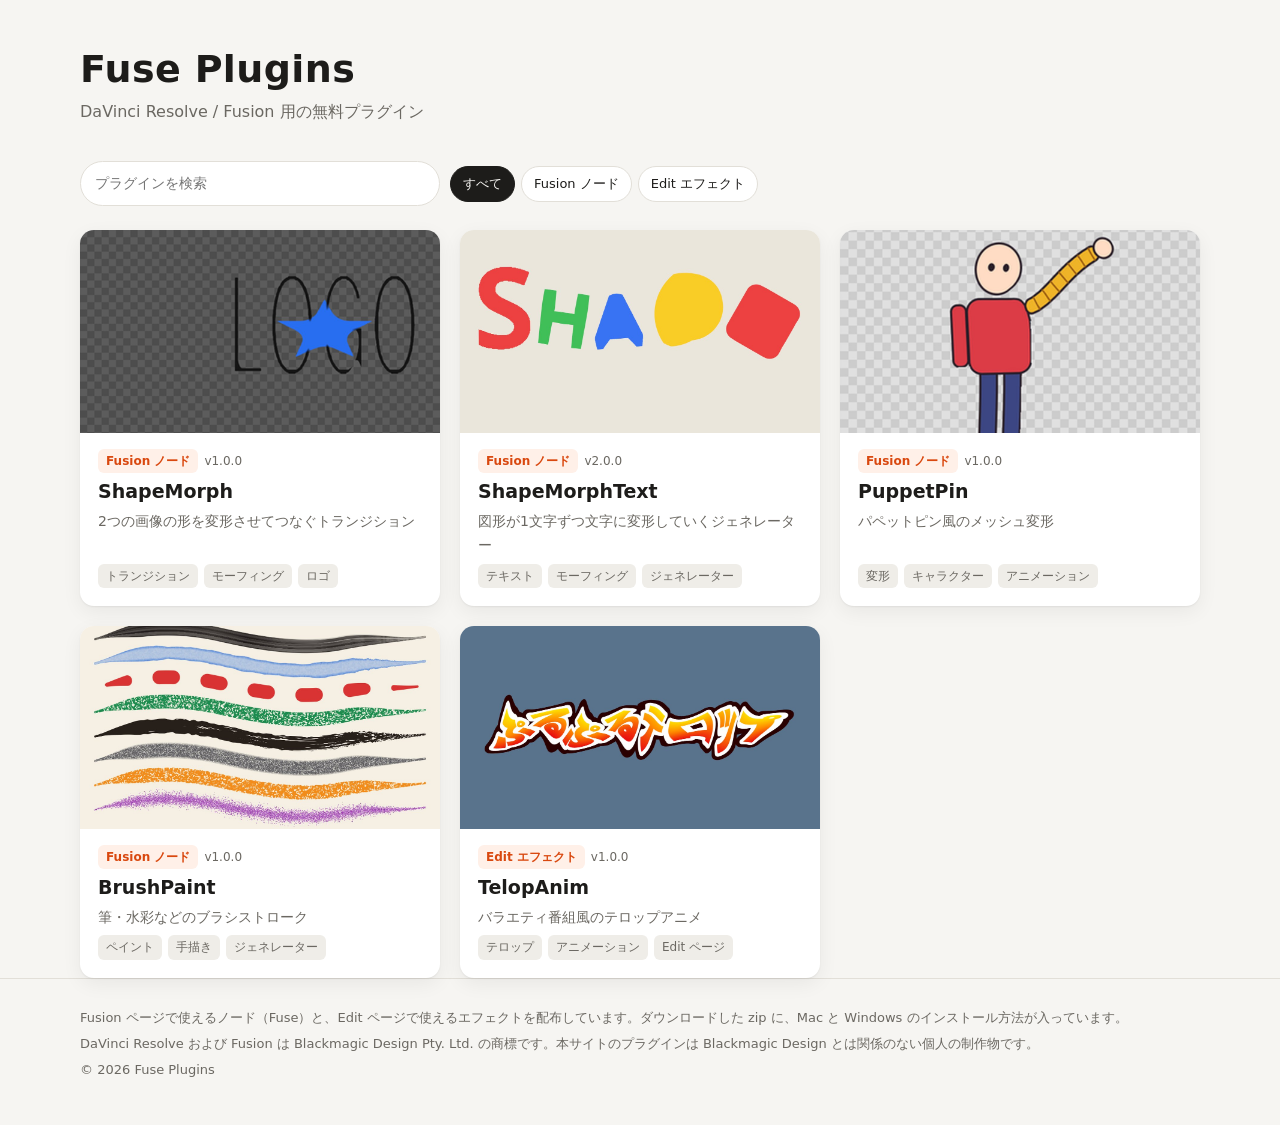
==== index.html @ 3aecf9d3 "Plugin distribution site: list and detail pages, 5 plugins Static site for GitHub Pages, driven by d" ====
<!doctype html>
<html lang="ja">
<head>
	<meta charset="utf-8">
	<meta name="viewport" content="width=device-width, initial-scale=1">
	<title>Fuse Plugins</title>
	<meta name="description" content="DaVinci Resolve / Fusion 用の無料プラグイン">
	<link rel="stylesheet" href="assets/style.css">
</head>
<body data-page="list">
	<header class="site-header">
		<div class="wrap">
			<h1 id="site-name">Fuse Plugins</h1>
			<p id="site-tagline"></p>
		</div>
	</header>
	<main class="wrap">
		<div class="filters">
			<input id="search" class="search" type="search" placeholder="プラグインを検索" aria-label="プラグインを検索">
			<div id="chips" class="chips" aria-label="カテゴリ・タグで絞り込む"></div>
		</div>
		<div id="grid" class="grid"></div>
	</main>
	<footer class="site-footer">
		<div class="wrap">
			<p id="site-about"></p>
			<p>DaVinci Resolve および Fusion は Blackmagic Design Pty. Ltd. の商標です。本サイトのプラグインは Blackmagic Design とは関係のない個人の制作物です。</p>
			<p>© <span id="year"></span> <span data-site-name></span></p>
		</div>
	</footer>
	<script src="data/plugins.js"></script>
	<script src="assets/app.js"></script>
</body>
</html>
---- assets/style.css ----
:root {
	--bg: #f6f5f2;
	--surface: #ffffff;
	--surface-2: #efede8;
	--text: #1d1c1a;
	--muted: #6b6862;
	--line: #e2dfd8;
	--accent: #d9480f;
	--accent-text: #ffffff;
	--accent-soft: #fff0e8;
	--shadow: 0 1px 2px rgba(20, 18, 14, .06), 0 6px 20px rgba(20, 18, 14, .06);
	--radius: 14px;
	--font: "Hiragino Sans", "Hiragino Kaku Gothic ProN", "Yu Gothic UI", "Yu Gothic", "Meiryo", system-ui, sans-serif;
	--mono: ui-monospace, "SF Mono", Menlo, Consolas, monospace;
}
@media (prefers-color-scheme: dark) {
	:root {
		--bg: #141414;
		--surface: #1d1d1d;
		--surface-2: #262626;
		--text: #eeece8;
		--muted: #a19d96;
		--line: #333230;
		--accent: #ff7a3d;
		--accent-text: #1a0d05;
		--accent-soft: #2e1a10;
		--shadow: 0 1px 2px rgba(0, 0, 0, .4), 0 6px 20px rgba(0, 0, 0, .3);
	}
}

* { box-sizing: border-box; }
html { -webkit-text-size-adjust: 100%; }
body {
	margin: 0;
	background: var(--bg);
	color: var(--text);
	font-family: var(--font);
	line-height: 1.7;
}
a { color: inherit; }
img { display: block; max-width: 100%; }

.wrap { width: min(1120px, 100% - 32px); margin: 0 auto; }

/* header */
.site-header { padding: 40px 0 28px; }
.site-header .brand { font-size: 13px; letter-spacing: .08em; color: var(--muted); text-decoration: none; }
.site-header h1 { margin: 6px 0 4px; font-size: clamp(26px, 5vw, 38px); line-height: 1.25; letter-spacing: .01em; }
.site-header p { margin: 0; color: var(--muted); max-width: 640px; }

/* filters */
.filters { display: flex; flex-wrap: wrap; gap: 10px; align-items: center; margin: 8px 0 24px; }
.search {
	flex: 1 1 240px; max-width: 360px;
	padding: 10px 14px; border-radius: 999px;
	border: 1px solid var(--line); background: var(--surface); color: var(--text);
	font: inherit; font-size: 14px;
}
.search:focus { outline: 2px solid var(--accent); outline-offset: 1px; }
.chips { display: flex; flex-wrap: wrap; gap: 6px; }
.chip {
	border: 1px solid var(--line); background: var(--surface); color: var(--text);
	padding: 6px 12px; border-radius: 999px; font: inherit; font-size: 13px; cursor: pointer;
}
.chip[aria-pressed="true"] { background: var(--text); color: var(--bg); border-color: var(--text); }

/* cards */
.grid { display: grid; grid-template-columns: repeat(auto-fill, minmax(290px, 1fr)); gap: 20px; }
.card {
	display: flex; flex-direction: column;
	background: var(--surface); border-radius: var(--radius); overflow: hidden;
	box-shadow: var(--shadow); text-decoration: none;
	transition: transform .15s ease, box-shadow .15s ease;
}
.card:hover { transform: translateY(-2px); }
.card .thumb { aspect-ratio: 16 / 9; background: var(--surface-2); overflow: hidden; }
.card .thumb img { width: 100%; height: 100%; object-fit: cover; }
.card .body { padding: 16px 18px 18px; display: flex; flex-direction: column; gap: 6px; flex: 1; }
.card h2 { margin: 0; font-size: 19px; line-height: 1.3; }
.card .summary { margin: 0; color: var(--muted); font-size: 14px; flex: 1; }
.meta { display: flex; flex-wrap: wrap; gap: 6px; align-items: center; font-size: 12px; color: var(--muted); }
.badge {
	display: inline-block; padding: 2px 8px; border-radius: 6px;
	background: var(--accent-soft); color: var(--accent); font-size: 12px; font-weight: 600;
}
.tag { padding: 2px 8px; border-radius: 6px; background: var(--surface-2); font-size: 12px; }
.empty { color: var(--muted); padding: 40px 0; text-align: center; }

/* buttons */
.btn {
	display: inline-flex; align-items: center; gap: 8px;
	padding: 11px 20px; border-radius: 999px; border: 0;
	background: var(--accent); color: var(--accent-text);
	font: inherit; font-weight: 700; font-size: 15px; text-decoration: none; cursor: pointer;
}
.btn:hover { filter: brightness(1.06); }
.btn small { font-weight: 400; opacity: .85; font-size: 12px; }

/* detail */
.back { display: inline-block; margin: 28px 0 0; font-size: 14px; color: var(--muted); text-decoration: none; }
.back:hover { color: var(--text); }
.detail-head { display: grid; grid-template-columns: 1.15fr 1fr; gap: 32px; align-items: center; padding: 20px 0 36px; }
.detail-head .hero { border-radius: var(--radius); overflow: hidden; box-shadow: var(--shadow); background: var(--surface-2); aspect-ratio: 16 / 9; }
.detail-head .hero img { width: 100%; height: 100%; object-fit: cover; }
.detail-head h1 { margin: 6px 0 8px; font-size: clamp(28px, 5vw, 40px); line-height: 1.2; }
.detail-head .lead { margin: 0 0 18px; font-size: 17px; color: var(--muted); }
.detail-head .sub { margin-top: 10px; font-size: 12px; color: var(--muted); }
@media (max-width: 760px) { .detail-head { grid-template-columns: 1fr; gap: 20px; } }

.sections { display: grid; grid-template-columns: minmax(0, 1fr) 300px; gap: 32px; padding-bottom: 56px; }
@media (max-width: 900px) { .sections { grid-template-columns: 1fr; } }
.section { margin-bottom: 36px; }
.section h2 { font-size: 18px; margin: 0 0 12px; padding-bottom: 8px; border-bottom: 1px solid var(--line); }
.section p { margin: 0 0 12px; }
.section ul, .section ol { margin: 0; padding-left: 1.3em; }
.section li { margin: 4px 0; }
.gallery { display: grid; gap: 18px; }
.gallery figure { margin: 0; }
.gallery img { width: 100%; border-radius: 10px; background: var(--surface-2); }
.gallery figcaption { font-size: 13px; color: var(--muted); margin-top: 6px; }

.side .box { background: var(--surface); border-radius: var(--radius); box-shadow: var(--shadow); padding: 18px 20px; margin-bottom: 18px; }
.side h3 { font-size: 15px; margin: 0 0 8px; }
.side p, .side li { font-size: 14px; }
.side ul { padding-left: 1.1em; margin: 0; }
.credits a { word-break: break-all; }

.tabs { display: flex; gap: 4px; margin-bottom: 10px; }
.tab {
	border: 1px solid var(--line); background: var(--surface); color: var(--text);
	padding: 6px 14px; border-radius: 8px; font: inherit; font-size: 14px; cursor: pointer;
}
.tab[aria-selected="true"] { background: var(--text); color: var(--bg); border-color: var(--text); }
.manual { font-size: 13px; color: var(--muted); margin-top: 10px; word-break: break-all; }
code { font-family: var(--mono); font-size: .92em; }

.changelog li { list-style: none; margin: 0 0 8px; }
.changelog { padding-left: 0 !important; }
.changelog .v { font-weight: 700; margin-right: 8px; }
.changelog .d { color: var(--muted); font-size: 13px; margin-right: 8px; }

/* footer */
.site-footer { border-top: 1px solid var(--line); padding: 24px 0 40px; font-size: 13px; color: var(--muted); }
.site-footer p { margin: 4px 0; }
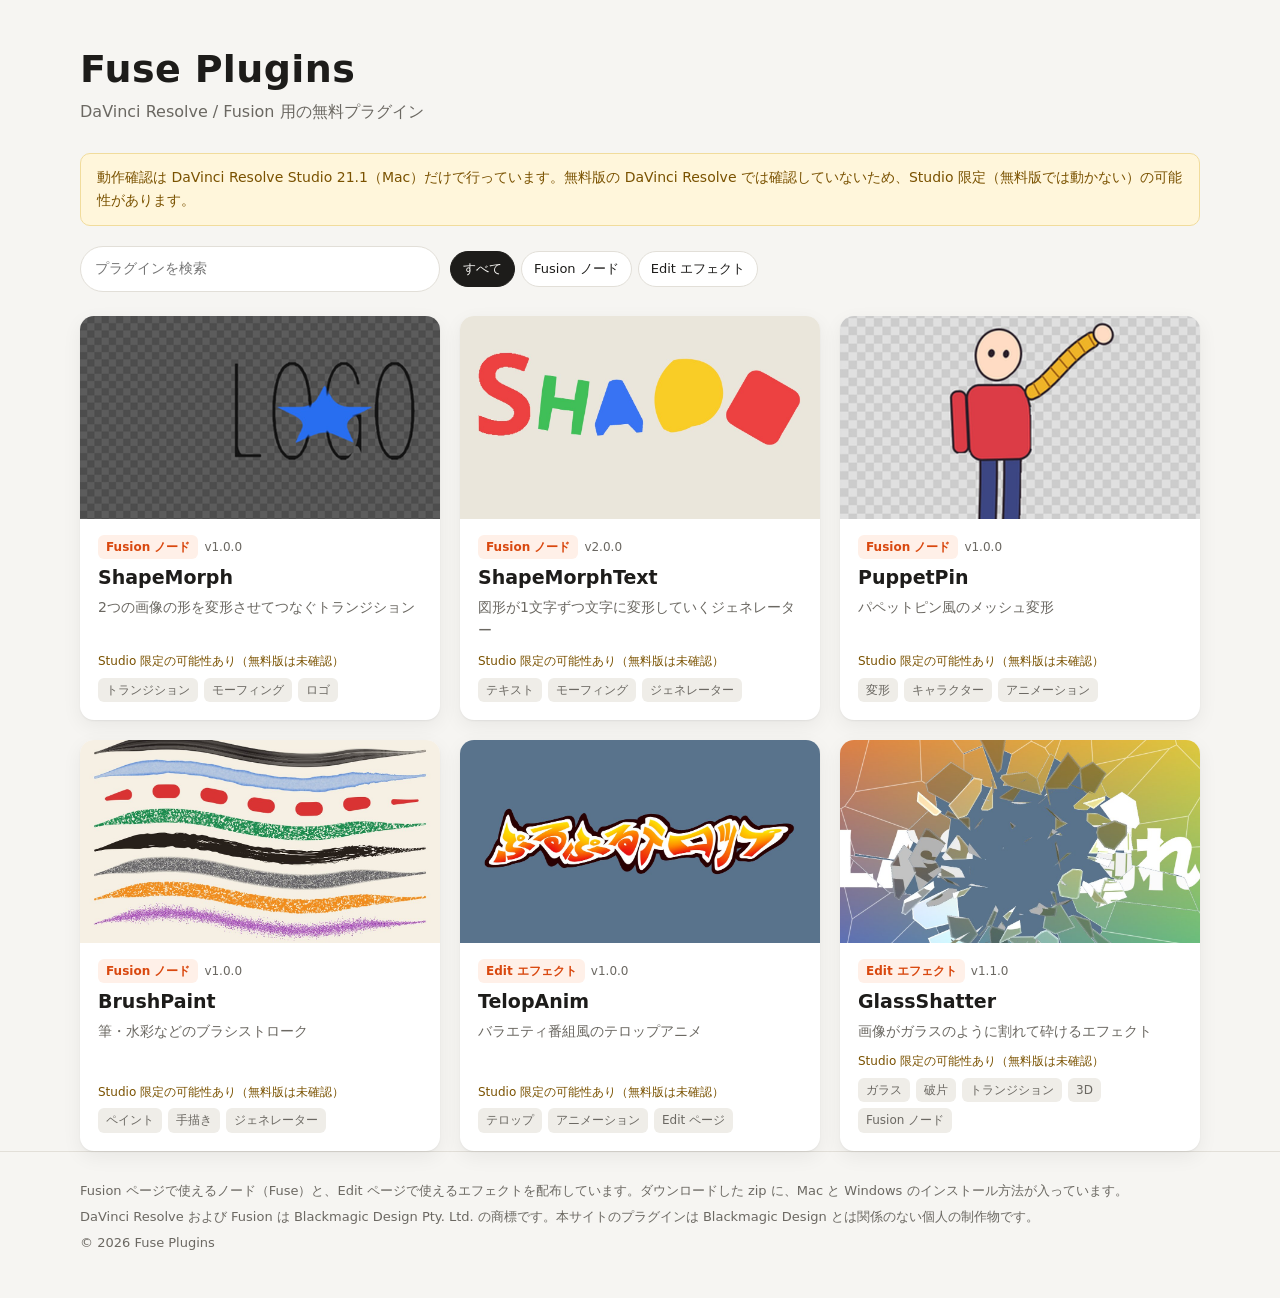
==== commit 16c99561: "Note that the plugins may need DaVinci Resolve Studio Site notice, per-plugin note and requirements " ====
--- a/index.html
+++ b/index.html
@@ -5,7 +5,7 @@
 	<meta name="viewport" content="width=device-width, initial-scale=1">
 	<title>Fuse Plugins</title>
 	<meta name="description" content="DaVinci Resolve / Fusion 用の無料プラグイン">
-	<link rel="stylesheet" href="assets/style.css">
+	<link rel="stylesheet" href="assets/style.css?v=02a97e0134">
 </head>
 <body data-page="list">
 	<header class="site-header">
@@ -15,6 +15,7 @@
 		</div>
 	</header>
 	<main class="wrap">
+		<p id="site-notice" class="notice" hidden></p>
 		<div class="filters">
 			<input id="search" class="search" type="search" placeholder="プラグインを検索" aria-label="プラグインを検索">
 			<div id="chips" class="chips" aria-label="カテゴリ・タグで絞り込む"></div>
@@ -28,7 +29,7 @@
 			<p>© <span id="year"></span> <span data-site-name></span></p>
 		</div>
 	</footer>
-	<script src="data/plugins.js"></script>
-	<script src="assets/app.js"></script>
+	<script src="data/plugins.js?v=fe0532ac87"></script>
+	<script src="assets/app.js?v=6f18d1e870"></script>
 </body>
 </html>
--- a/assets/style.css
+++ b/assets/style.css
@@ -10,6 +10,9 @@
 	--accent-soft: #fff0e8;
 	--shadow: 0 1px 2px rgba(20, 18, 14, .06), 0 6px 20px rgba(20, 18, 14, .06);
 	--radius: 14px;
+	--warn-bg: #fff6db;
+	--warn-text: #7a5200;
+	--warn-line: #f1dc9c;
 	--font: "Hiragino Sans", "Hiragino Kaku Gothic ProN", "Yu Gothic UI", "Yu Gothic", "Meiryo", system-ui, sans-serif;
 	--mono: ui-monospace, "SF Mono", Menlo, Consolas, monospace;
 }
@@ -25,6 +28,9 @@
 		--accent-text: #1a0d05;
 		--accent-soft: #2e1a10;
 		--shadow: 0 1px 2px rgba(0, 0, 0, .4), 0 6px 20px rgba(0, 0, 0, .3);
+		--warn-bg: #2d2410;
+		--warn-text: #f0c862;
+		--warn-line: #4a3a14;
 	}
 }
 
@@ -47,6 +53,15 @@
 .site-header .brand { font-size: 13px; letter-spacing: .08em; color: var(--muted); text-decoration: none; }
 .site-header h1 { margin: 6px 0 4px; font-size: clamp(26px, 5vw, 38px); line-height: 1.25; letter-spacing: .01em; }
 .site-header p { margin: 0; color: var(--muted); max-width: 640px; }
+
+/* notices */
+.notice {
+	margin: 0 0 20px; padding: 12px 16px; border-radius: 10px;
+	background: var(--warn-bg); color: var(--warn-text); border: 1px solid var(--warn-line);
+	font-size: 14px;
+}
+.studio { margin: 2px 0 0; font-size: 12px; color: var(--warn-text); }
+.detail-head .studio { margin-top: 10px; font-size: 13px; }
 
 /* filters */
 .filters { display: flex; flex-wrap: wrap; gap: 10px; align-items: center; margin: 8px 0 24px; }
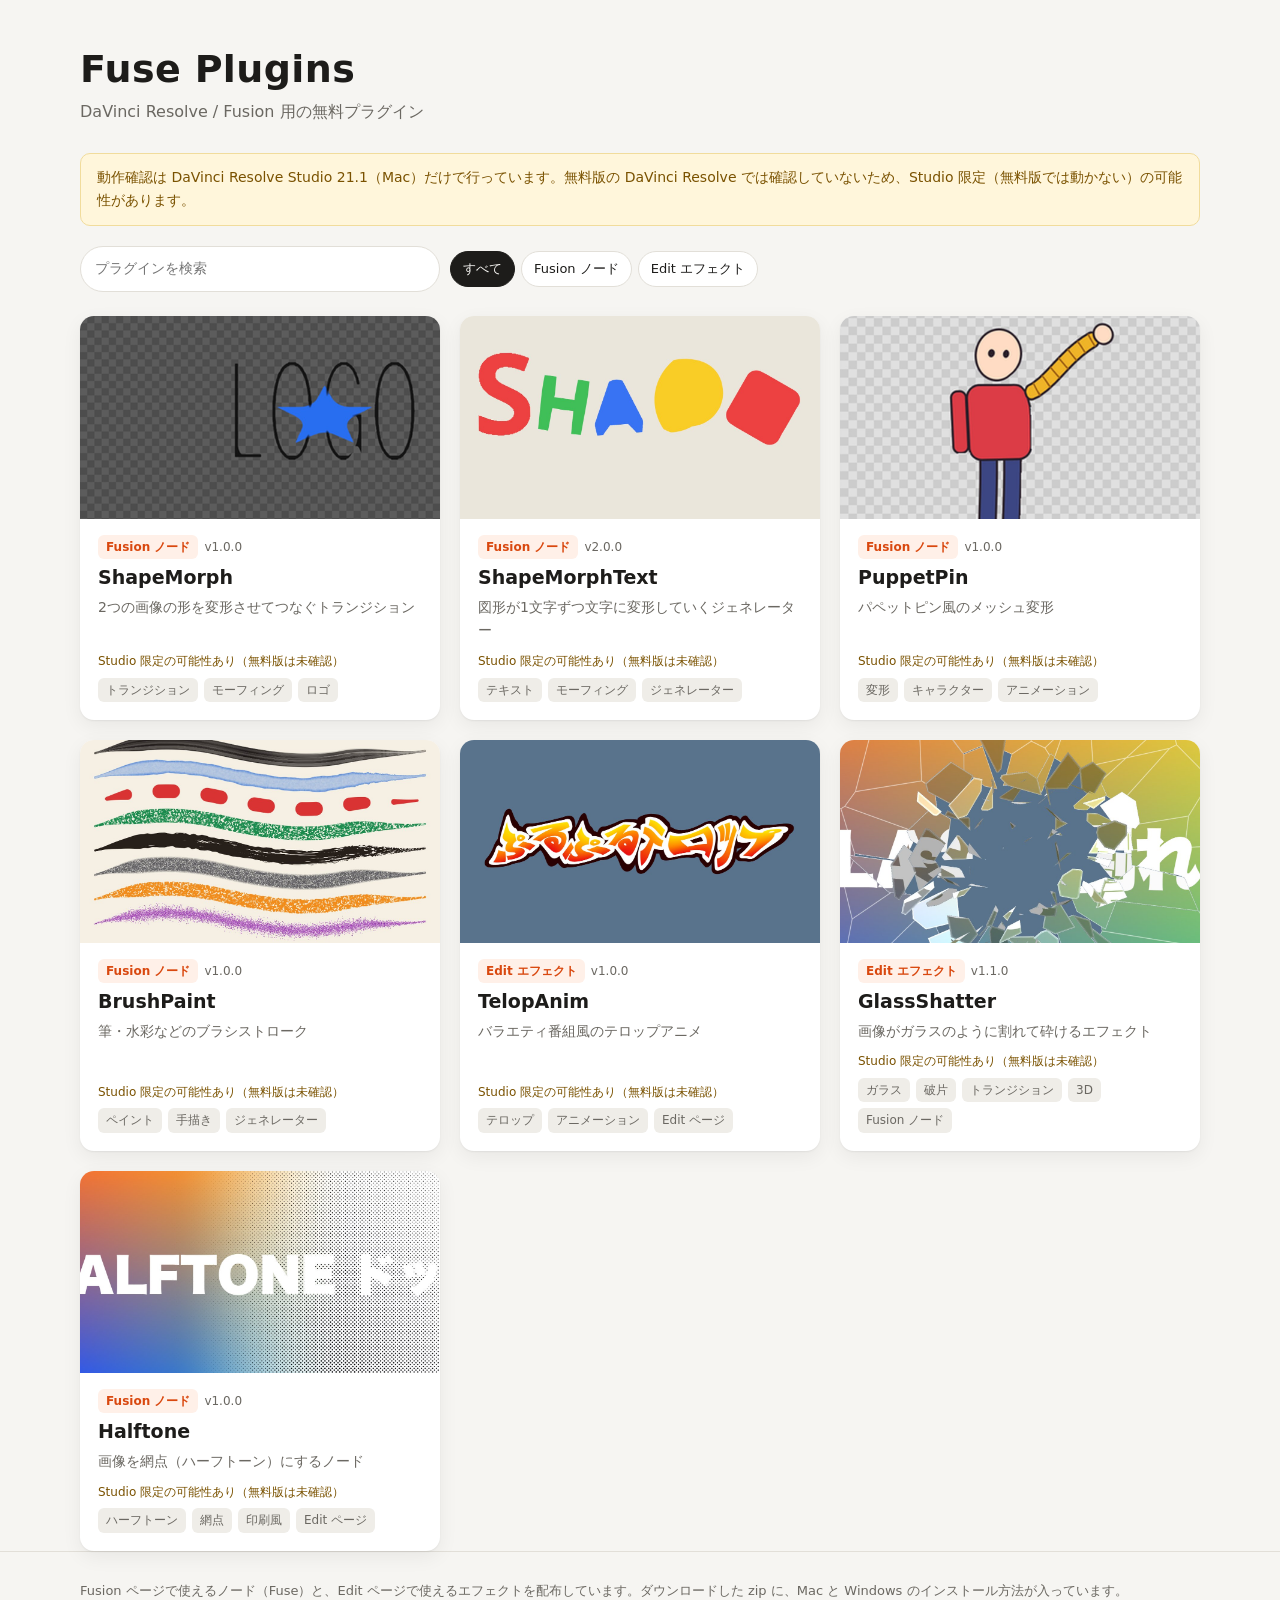
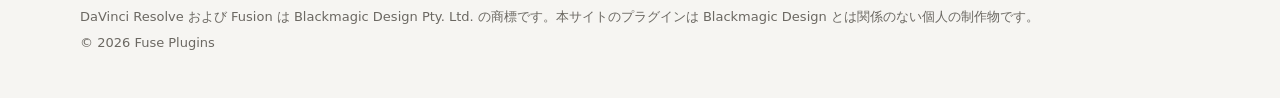
==== commit 9815614d: "Add Halftone: halftone dots node with area gradient Co-Authored-By: Claude Opus 5.5 <noreply@anthrop" ====
--- a/index.html
+++ b/index.html
@@ -29,7 +29,7 @@
 			<p>© <span id="year"></span> <span data-site-name></span></p>
 		</div>
 	</footer>
-	<script src="data/plugins.js?v=fe0532ac87"></script>
+	<script src="data/plugins.js?v=048e9d4a93"></script>
 	<script src="assets/app.js?v=6f18d1e870"></script>
 </body>
 </html>
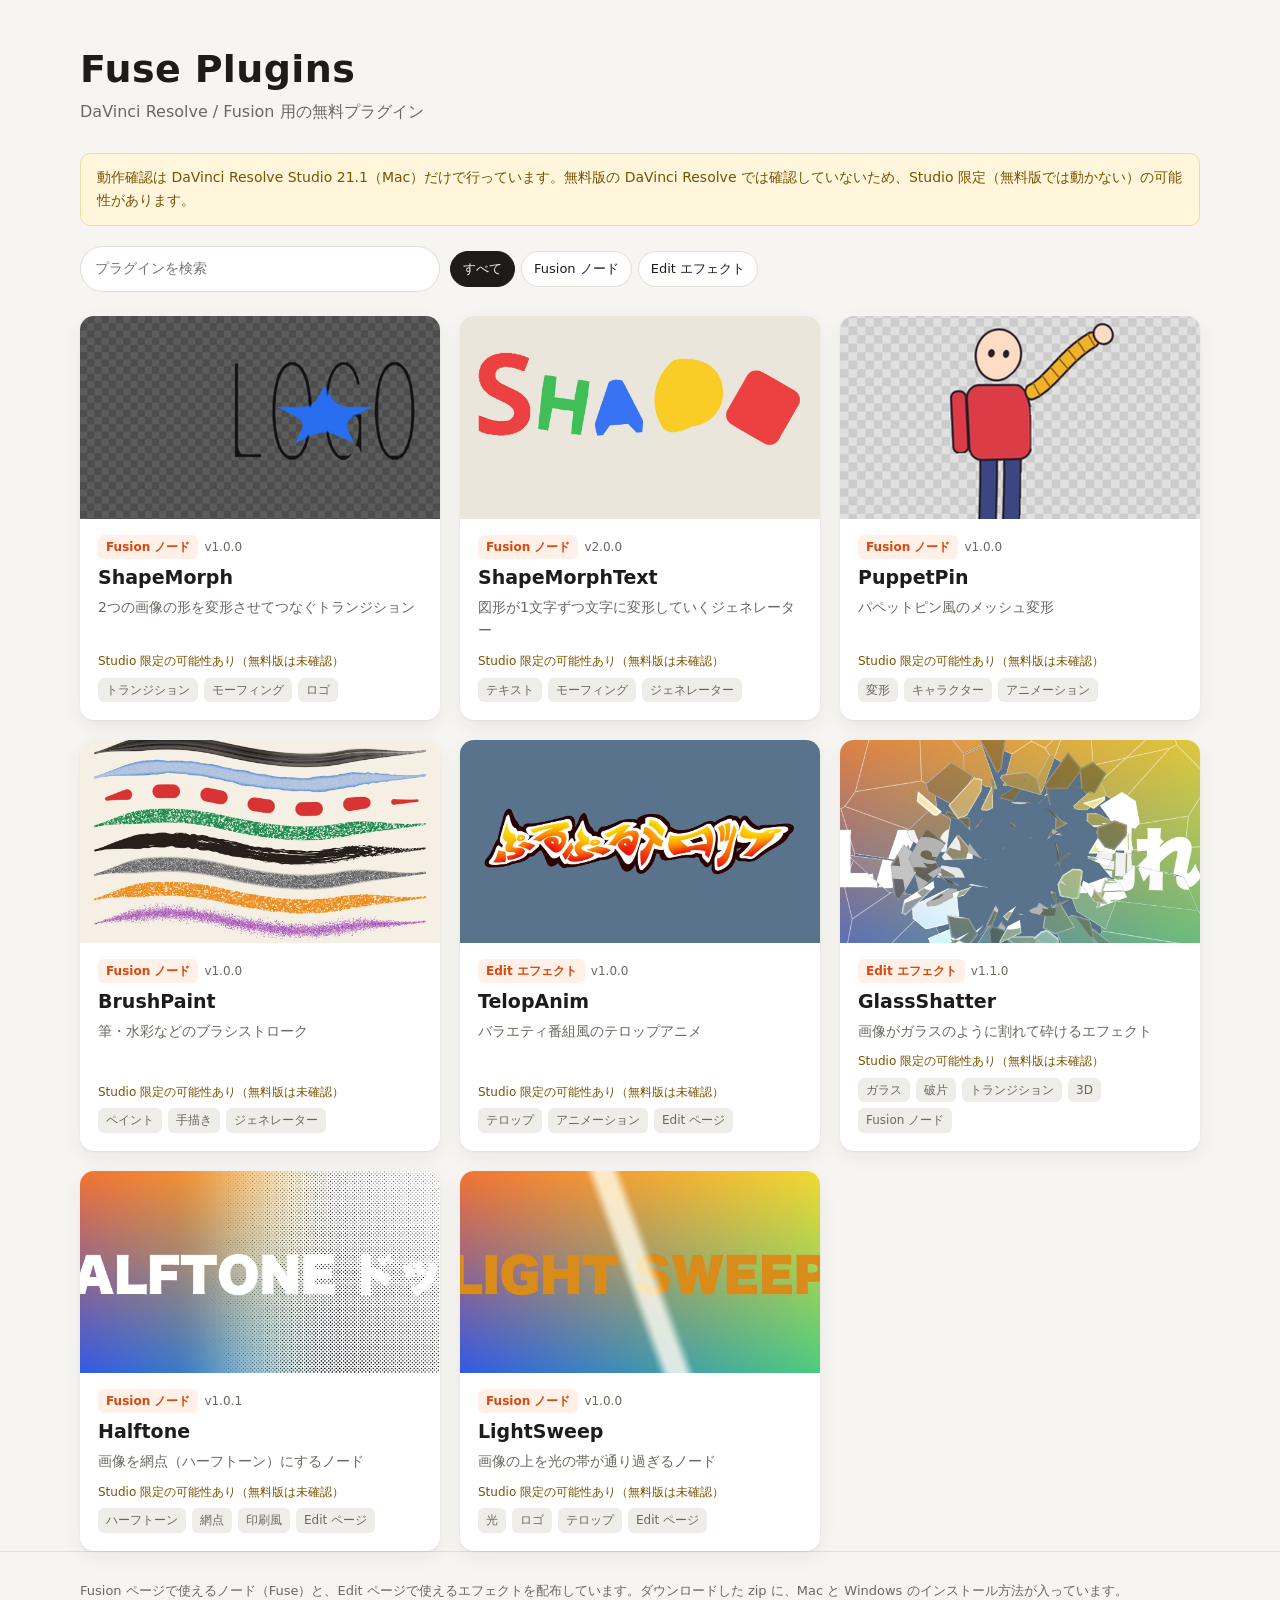
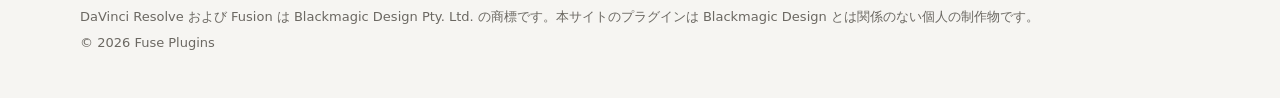
==== commit 9e482e82: "Halftone 1.0.1 (one template) and add LightSweep Co-Authored-By: Claude Opus 5.5 <noreply@anthropic." ====
--- a/index.html
+++ b/index.html
@@ -29,7 +29,7 @@
 			<p>© <span id="year"></span> <span data-site-name></span></p>
 		</div>
 	</footer>
-	<script src="data/plugins.js?v=048e9d4a93"></script>
+	<script src="data/plugins.js?v=1e3be2aaab"></script>
 	<script src="assets/app.js?v=6f18d1e870"></script>
 </body>
 </html>
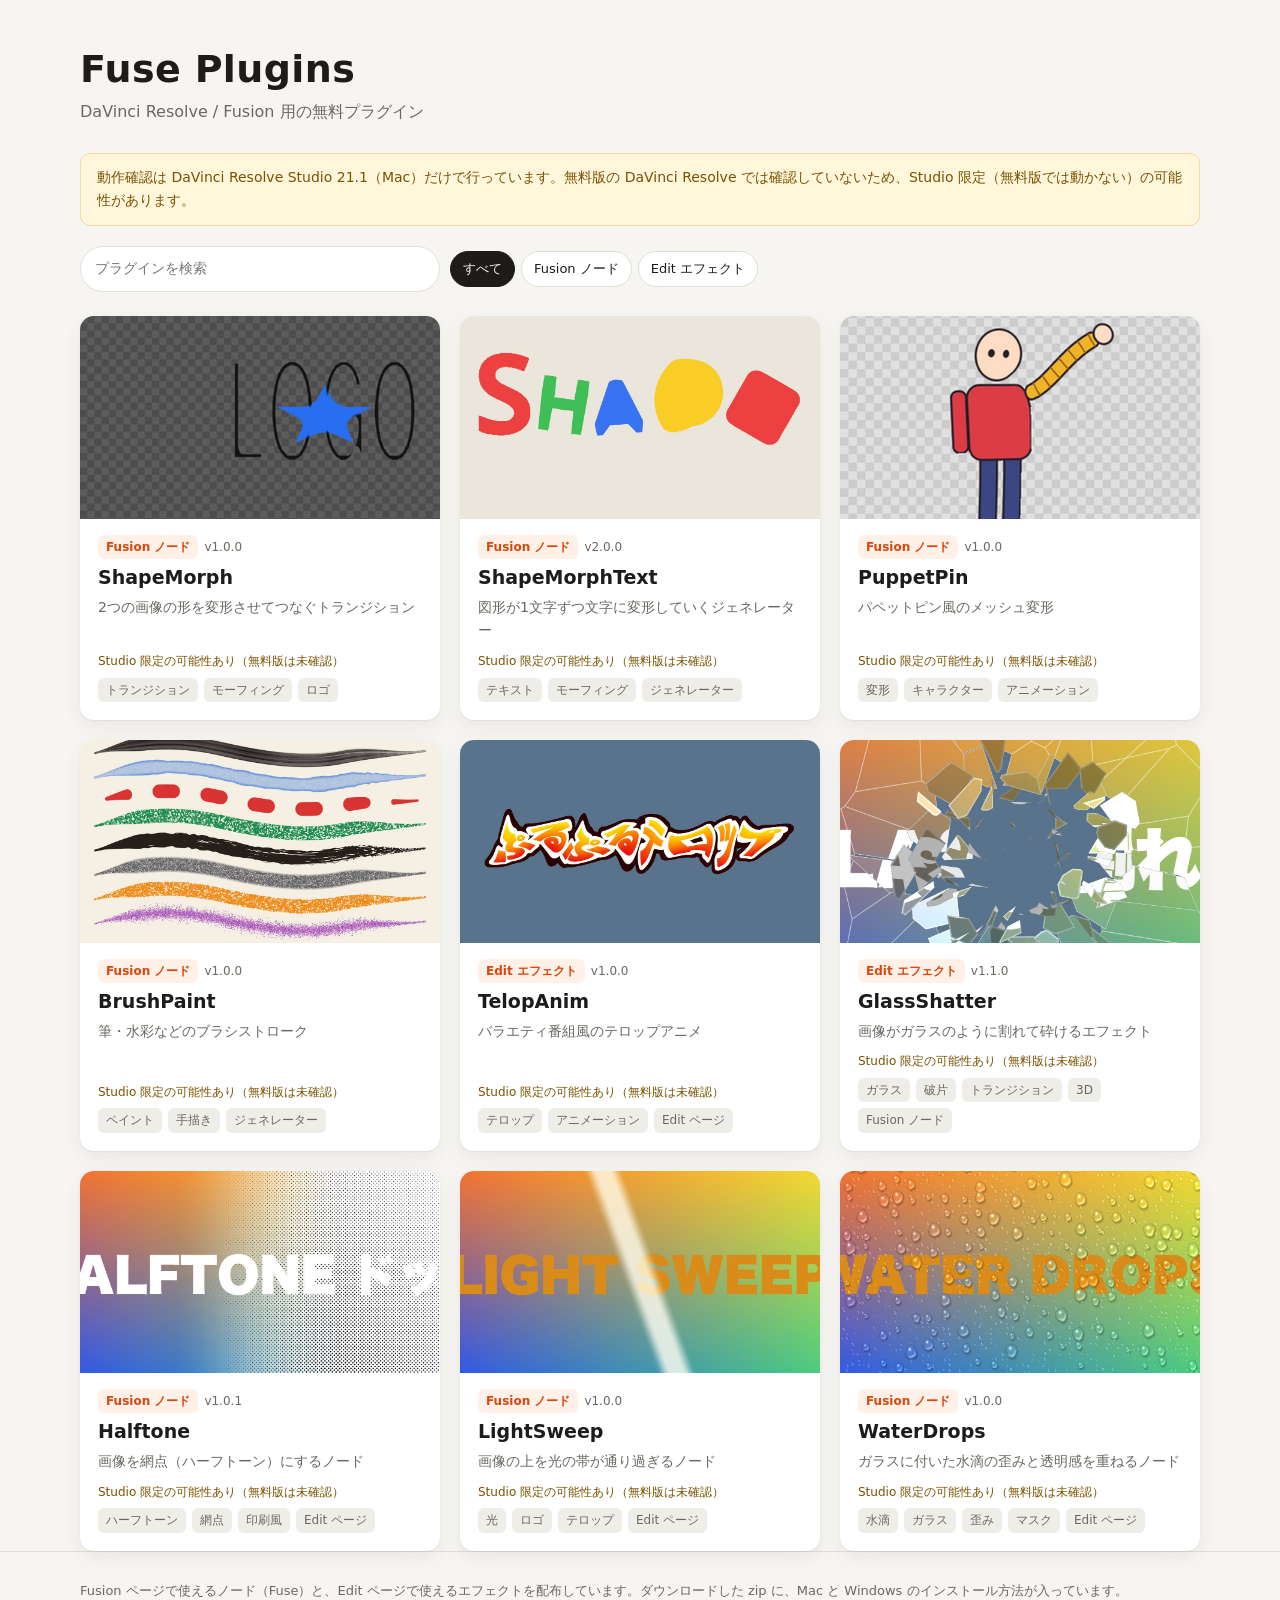
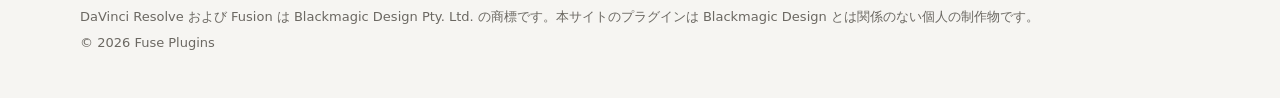
==== commit 40948419: "Add WaterDrops 1.0.0 Co-Authored-By: Claude Opus 5.5 <noreply@anthropic.com>" ====
--- a/index.html
+++ b/index.html
@@ -29,7 +29,7 @@
 			<p>© <span id="year"></span> <span data-site-name></span></p>
 		</div>
 	</footer>
-	<script src="data/plugins.js?v=1e3be2aaab"></script>
+	<script src="data/plugins.js?v=8d2e43cbfa"></script>
 	<script src="assets/app.js?v=6f18d1e870"></script>
 </body>
 </html>
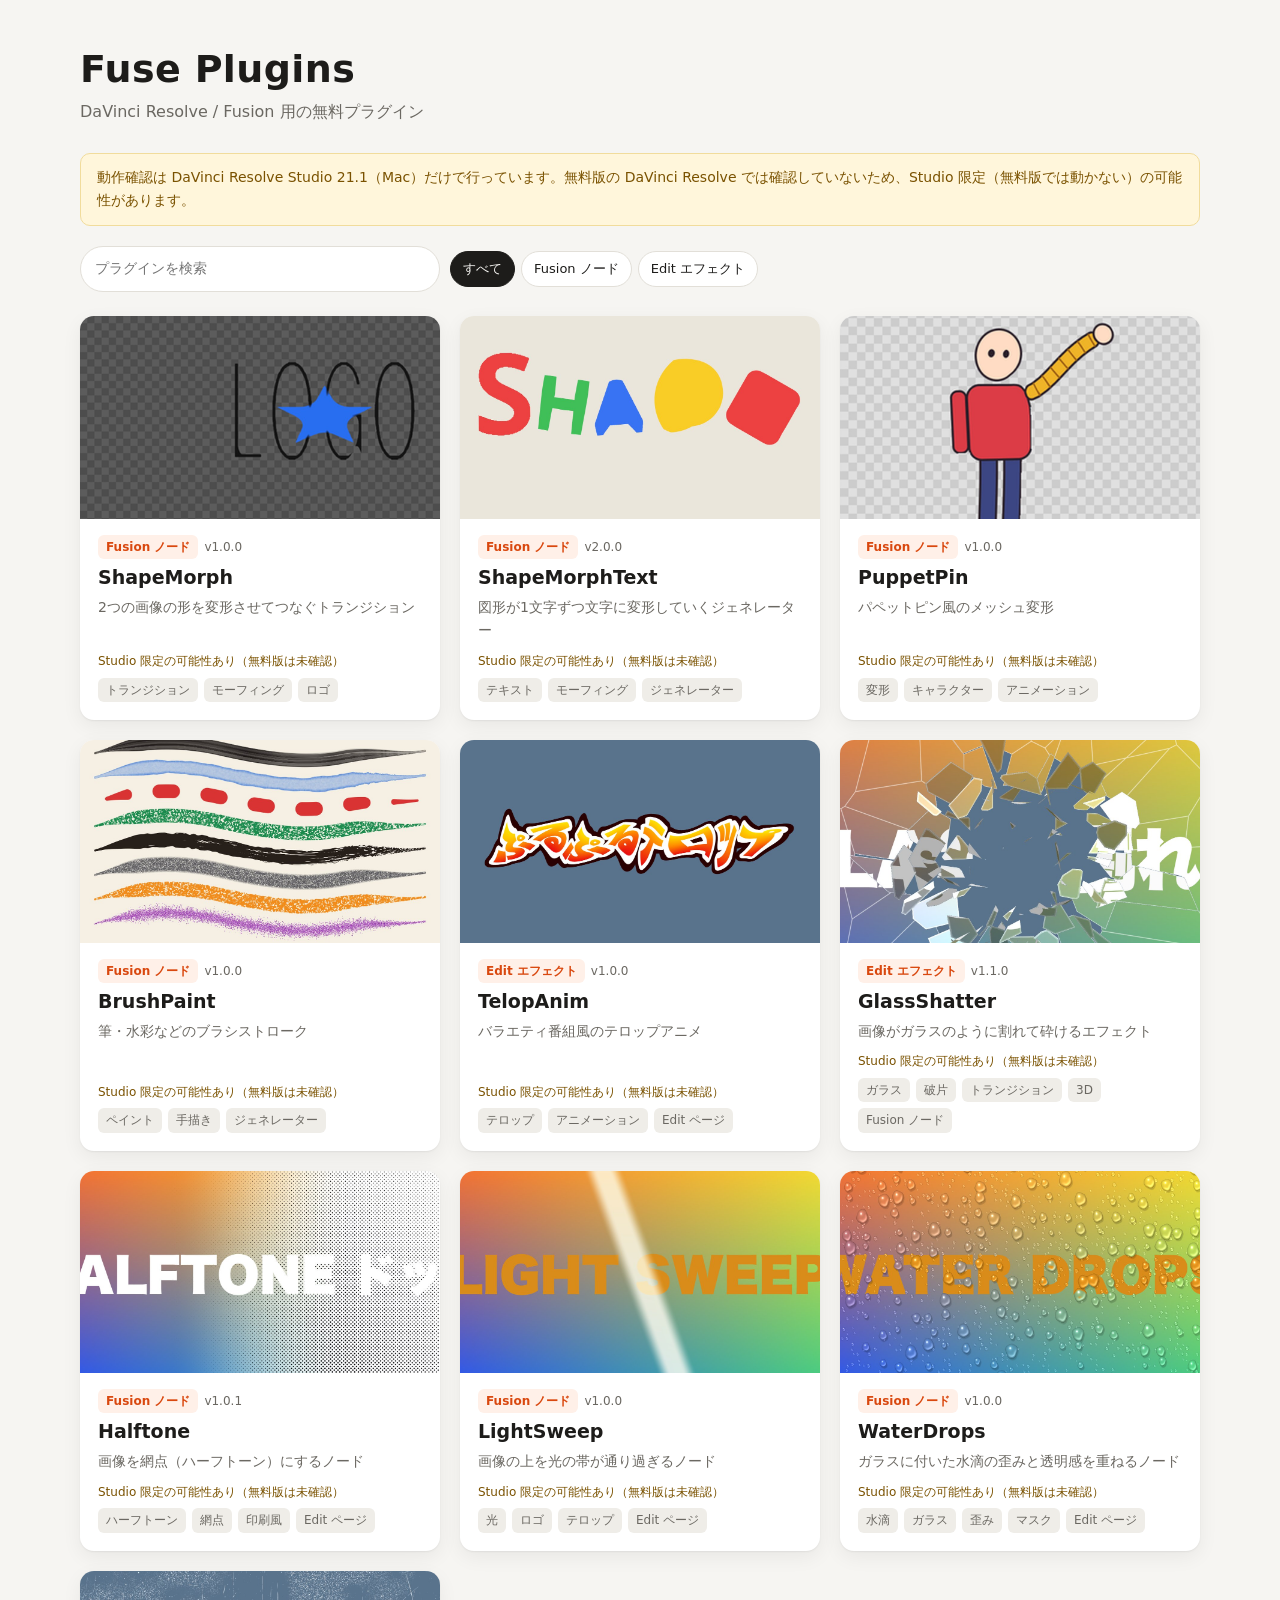
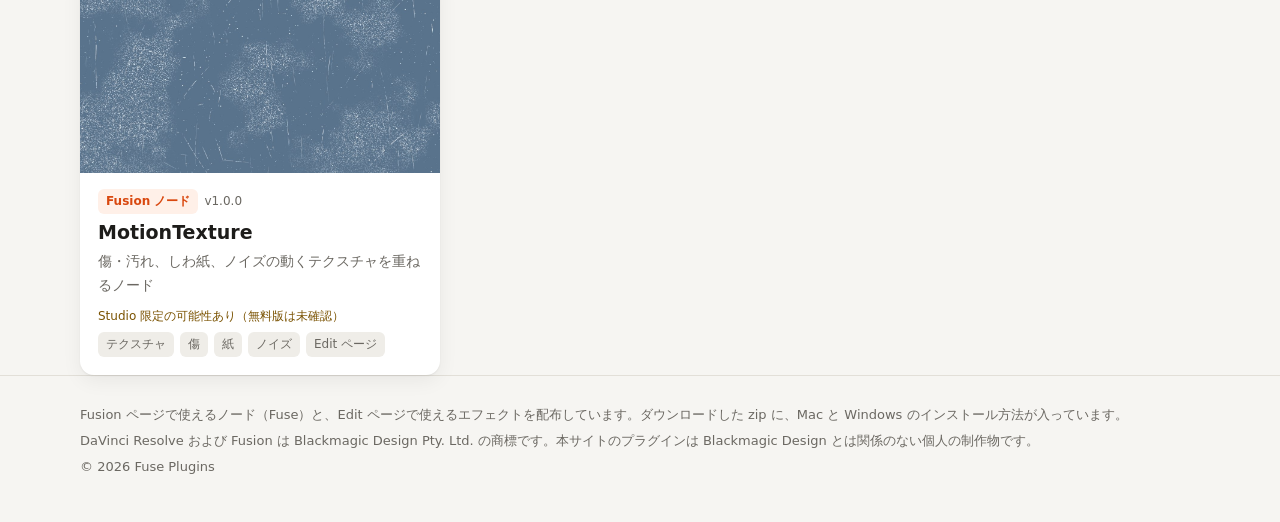
==== commit 9e8d4a3e: "Add MotionTexture 1.0.0 Co-Authored-By: Claude Opus 5.5 <noreply@anthropic.com>" ====
--- a/index.html
+++ b/index.html
@@ -29,7 +29,7 @@
 			<p>© <span id="year"></span> <span data-site-name></span></p>
 		</div>
 	</footer>
-	<script src="data/plugins.js?v=8d2e43cbfa"></script>
+	<script src="data/plugins.js?v=f2d77219fb"></script>
 	<script src="assets/app.js?v=6f18d1e870"></script>
 </body>
 </html>
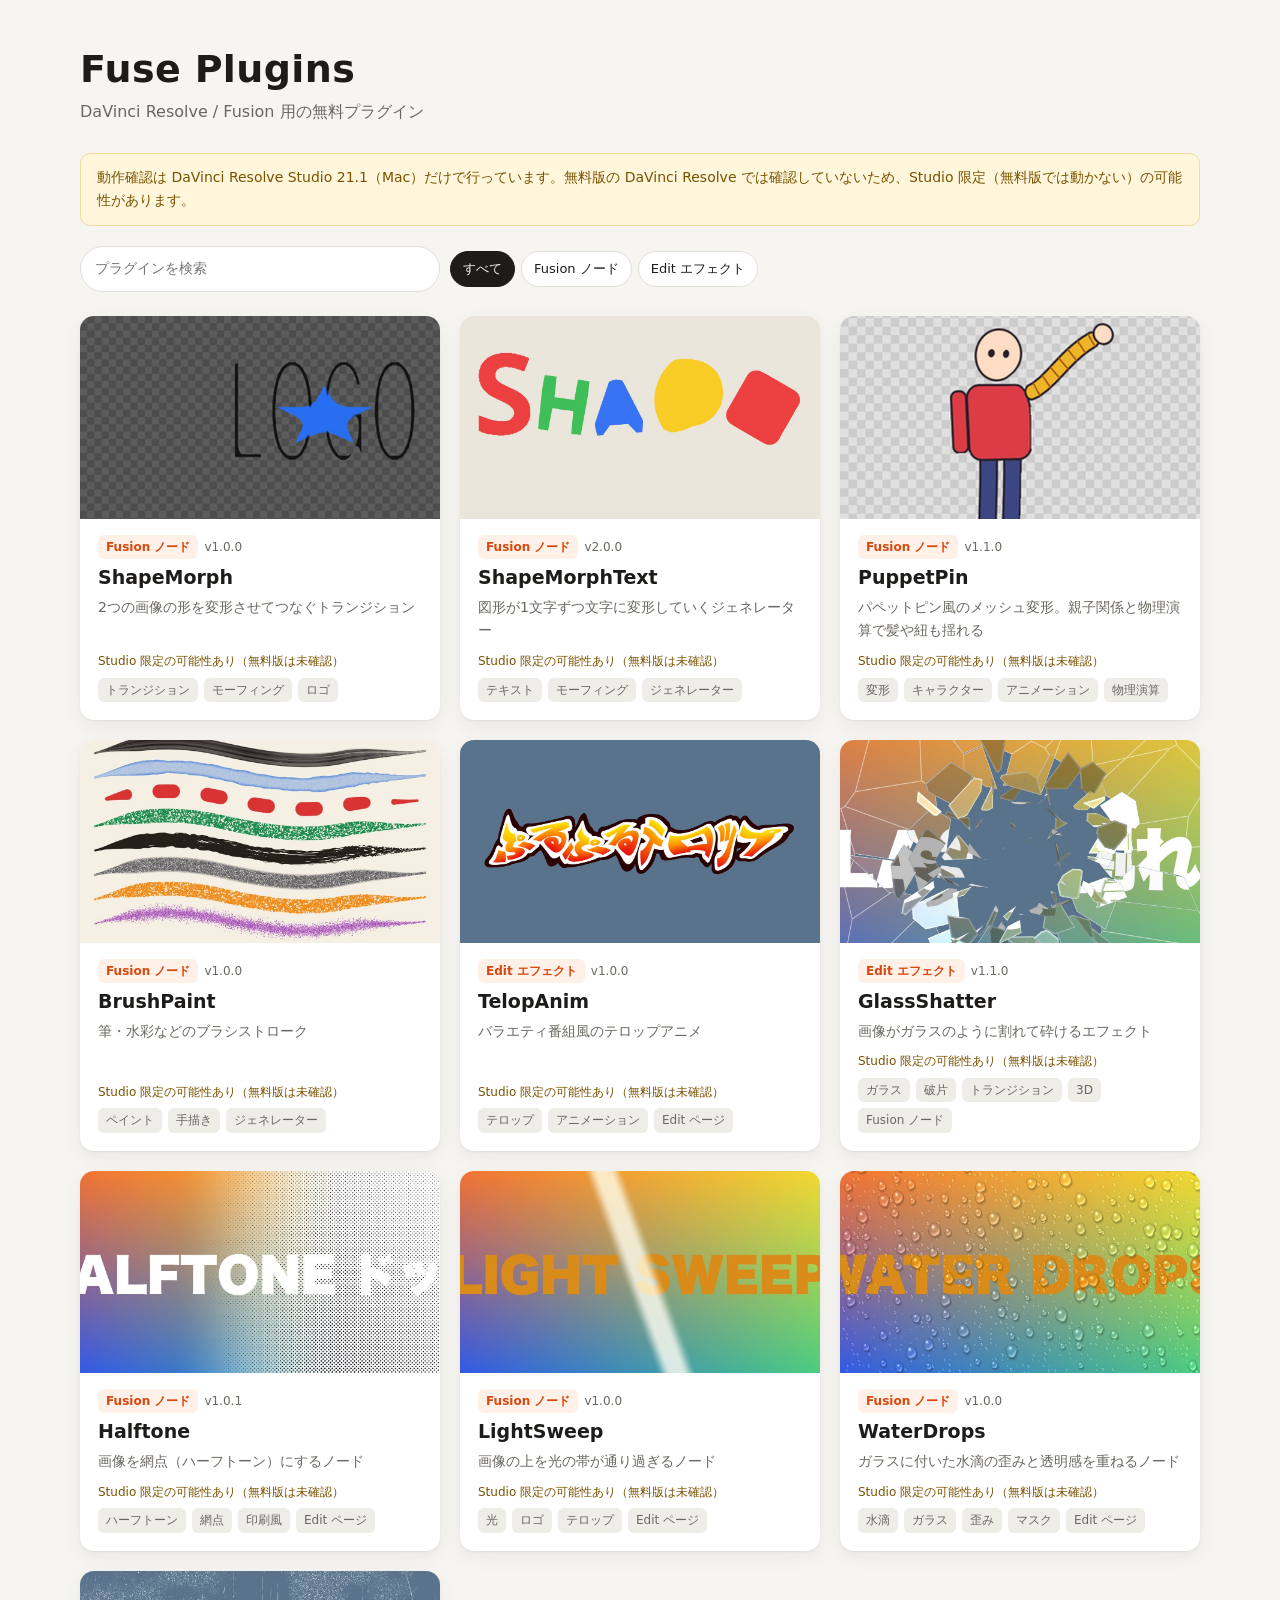
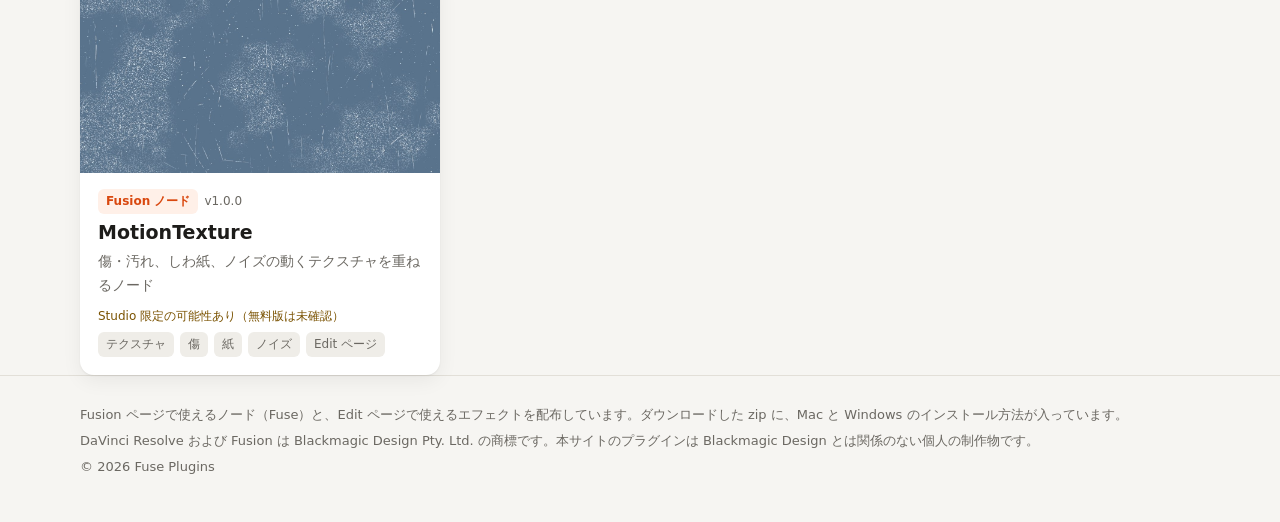
==== commit 6263673f: "PuppetPin 1.1.0: pin parents and physics swinging Co-Authored-By: Claude Opus 5.5 <noreply@anthropic" ====
--- a/index.html
+++ b/index.html
@@ -29,7 +29,7 @@
 			<p>© <span id="year"></span> <span data-site-name></span></p>
 		</div>
 	</footer>
-	<script src="data/plugins.js?v=f2d77219fb"></script>
+	<script src="data/plugins.js?v=5cfa956ae1"></script>
 	<script src="assets/app.js?v=6f18d1e870"></script>
 </body>
 </html>
